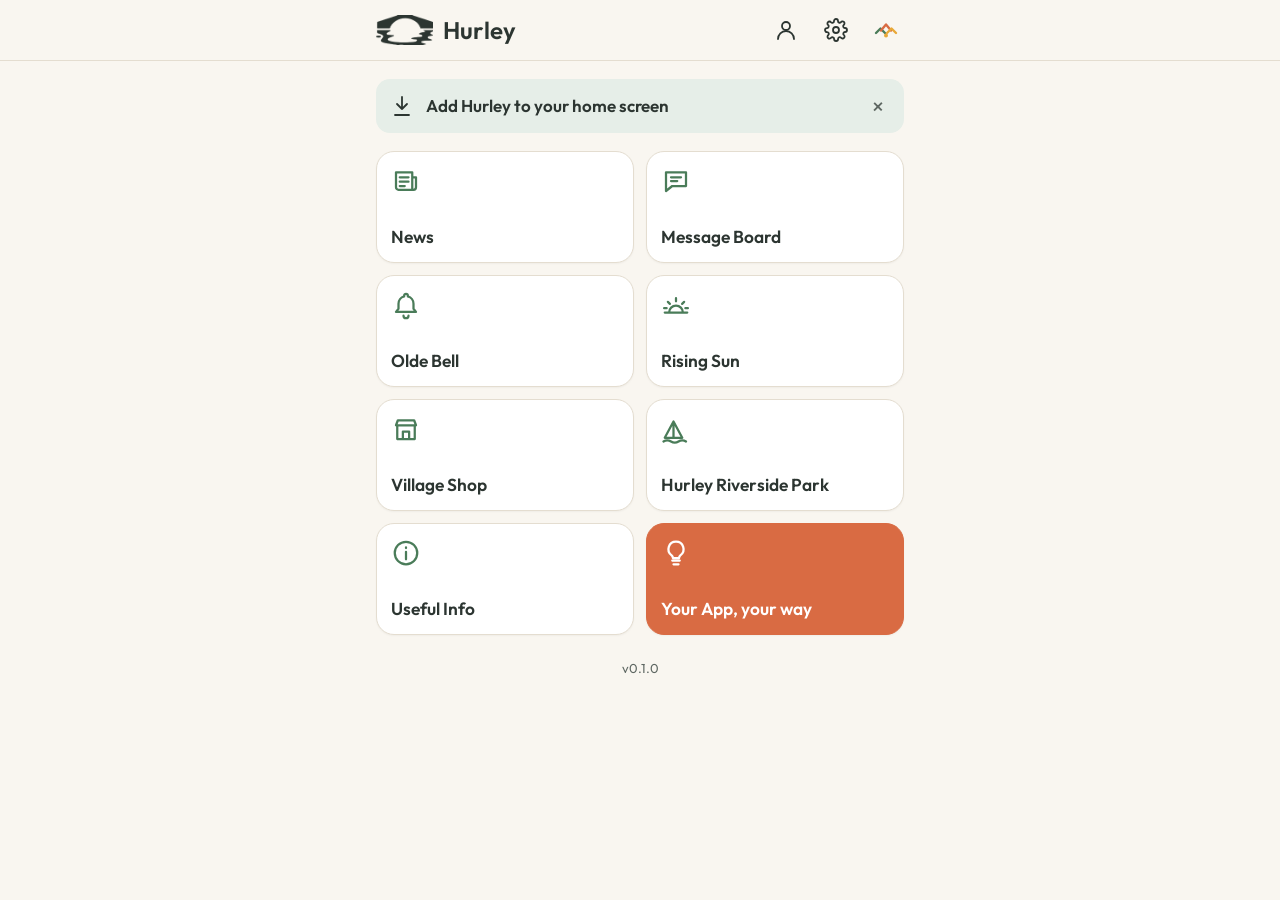
==== index.html @ 9b0e89bc "Hurley v0.1.0: home grid (8 buttons), top bar, place pages, profile, settings, about, install page, " ====
<!DOCTYPE html>
<html lang="en">
<head>
<meta charset="utf-8">
<meta name="viewport" content="width=device-width, initial-scale=1, viewport-fit=cover">
<meta name="theme-color" content="#F9F6F0">
<link rel="manifest" href="manifest.json">
<link rel="icon" href="icons/favicon-32.png">
<link rel="apple-touch-icon" href="icons/apple-touch-icon.png">
<meta name="apple-mobile-web-app-capable" content="yes">
<meta name="apple-mobile-web-app-title" content="Hurley">
<link rel="preconnect" href="https://fonts.googleapis.com">
<link rel="preconnect" href="https://fonts.gstatic.com" crossorigin>
<link rel="stylesheet" href="https://fonts.googleapis.com/css2?family=Outfit:wght@400;500;600;700;800&display=swap">
<link rel="stylesheet" href="css/app.css">
<script src="js/theme.js"></script>
<title>Hurley</title>
</head>
<body>
<header class="bar"><div class="bar-in">
  <a class="brand" href="./"><img src="icons/mark.png" alt="" width="57" height="30"><span>Hurley</span></a>
  <!-- Admin-only: stays hidden until an admin signs in (needs the backend; not in v0.1) -->
  <a class="ib admin" id="admin" href="#" aria-label="Admin" hidden>!</a>
  <a class="ib" href="profile.html" aria-label="Profile"><svg viewBox="0 0 24 24" fill="none" stroke="currentColor" stroke-width="1.8" stroke-linecap="round" aria-hidden="true"><circle cx="12" cy="8" r="4"/><path d="M4 21a8 8 0 0 1 16 0"/></svg></a>
  <a class="ib" href="settings.html" aria-label="Settings"><svg viewBox="0 0 24 24" fill="none" stroke="currentColor" stroke-width="1.8" stroke-linecap="round" stroke-linejoin="round" aria-hidden="true"><circle cx="12" cy="12" r="3"/><path d="M19.4 15a1.7 1.7 0 0 0 .3 1.8l.1.1a2 2 0 1 1-2.8 2.8l-.1-.1a1.7 1.7 0 0 0-1.8-.3 1.7 1.7 0 0 0-1 1.5V21a2 2 0 1 1-4 0v-.1a1.7 1.7 0 0 0-1.1-1.5 1.7 1.7 0 0 0-1.8.3l-.1.1a2 2 0 1 1-2.8-2.8l.1-.1a1.7 1.7 0 0 0 .3-1.8 1.7 1.7 0 0 0-1.5-1H3a2 2 0 1 1 0-4h.1a1.7 1.7 0 0 0 1.5-1.1 1.7 1.7 0 0 0-.3-1.8l-.1-.1a2 2 0 1 1 2.8-2.8l.1.1a1.7 1.7 0 0 0 1.8.3H9a1.7 1.7 0 0 0 1-1.5V3a2 2 0 1 1 4 0v.1a1.7 1.7 0 0 0 1 1.5 1.7 1.7 0 0 0 1.8-.3l.1-.1a2 2 0 1 1 2.8 2.8l-.1.1a1.7 1.7 0 0 0-.3 1.8V9a1.7 1.7 0 0 0 1.5 1H21a2 2 0 1 1 0 4h-.1a1.7 1.7 0 0 0-1.5 1z"/></svg></a>
  <a class="ib" href="about.html" aria-label="About us"><svg viewBox="0 0 24 24" aria-hidden="true" style="fill:none"><path d="M2 15l4.5-4.5L11 15" stroke="#4A7C59" stroke-width="2.4" stroke-linecap="round" stroke-linejoin="round"/><path d="M7 12.5l5-6 5 6" stroke="#D96B43" stroke-width="2.4" stroke-linecap="round" stroke-linejoin="round"/><path d="M13 15l4.5-4.5L22 15" stroke="#E8A838" stroke-width="2.4" stroke-linecap="round" stroke-linejoin="round"/><circle cx="12" cy="17.5" r="2" fill="#E8A838"/></svg></a>
</div></header>

<main class="wrap">
  <a class="banner" id="inst" href="install.html" hidden>
    <svg viewBox="0 0 24 24" width="24" height="24" fill="none" stroke="currentColor" stroke-width="1.8" stroke-linecap="round" stroke-linejoin="round" aria-hidden="true"><path d="M12 3v12M7 10l5 5 5-5M5 21h14"/></svg>
    <b>Add Hurley to your home screen</b>
    <button class="x" id="instx" aria-label="Hide">&times;</button>
  </a>
  <nav class="grid" id="grid" aria-label="Hurley"></nav>
  <p class="ver" id="ver"></p>
</main>

<script src="js/data.js"></script>
<script>
document.getElementById('grid').innerHTML = PLACES.map(p =>
  '<a class="tile' + (p.id === 'yourway' ? ' yay' : '') + '" href="place.html?p=' + p.id + '">' + svg(p.id) + '<b>' + p.name + '</b></a>').join('');
document.getElementById('ver').textContent = 'v' + VERSION;
// Install nudge: only in a normal browser tab, until dismissed
const standalone = matchMedia('(display-mode: standalone)').matches || navigator.standalone;
let hid = false; try { hid = localStorage.getItem('hurley.instHidden') === '1'; } catch (e) {}
if (!standalone && !hid) document.getElementById('inst').hidden = false;
document.getElementById('instx').onclick = e => {
  e.preventDefault(); document.getElementById('inst').hidden = true;
  try { localStorage.setItem('hurley.instHidden', '1'); } catch (err) {}
};
if ('serviceWorker' in navigator) navigator.serviceWorker.register('sw.js').catch(() => {});
</script>
</body>
</html>
---- css/app.css ----
/* Hurley app: shared styles. Collective brand: Outfit, Gemini palette; tokens redefined for dark mode. */
:root{
  --cream:#F9F6F0; --plaque:#F4EDE0; --surface:#FFFFFF; --ink:#2C3531; --muted:#5E6762; --line:#E4DDD0;
  --terra:#D96B43; --terra-ink:#B4502C; --sage:#4A7C59; --sage-soft:#E6EEE8; --gold:#E8A838;
  --on-terra:#FFFFFF; --on-sage:#FFFFFF; --on-gold:#2C3531; --mark:none;
  --font:"Outfit", system-ui, -apple-system, "Segoe UI", sans-serif;
  --fs:17px;
}
@media (prefers-color-scheme: dark){:root:not([data-theme="light"]){
  --cream:#1E2421; --surface:#2C3531; --ink:#F1ECE2; --muted:#AEB7B1; --line:#3B4540;
  --terra:#E8825C; --terra-ink:#F0956F; --sage:#7FB28E; --sage-soft:#2F3F35; --gold:#EDB653;
  --on-terra:#1E2421; --on-sage:#1E2421; --on-gold:#1E2421; --mark:invert(1); color-scheme:dark}}
:root[data-theme="dark"]{
  --cream:#1E2421; --surface:#2C3531; --ink:#F1ECE2; --muted:#AEB7B1; --line:#3B4540;
  --terra:#E8825C; --terra-ink:#F0956F; --sage:#7FB28E; --sage-soft:#2F3F35; --gold:#EDB653;
  --on-terra:#1E2421; --on-sage:#1E2421; --on-gold:#1E2421; --mark:invert(1); color-scheme:dark}
:root[data-size="large"]{--fs:20px}

*{box-sizing:border-box}
[hidden]{display:none !important}
html{-webkit-text-size-adjust:100%}
body{margin:0;background:var(--cream);color:var(--ink);font-family:var(--font);font-size:var(--fs);line-height:1.5;
  padding-bottom:env(safe-area-inset-bottom,0px)}
h1,h2,h3{margin:0;font-weight:700;line-height:1.15;text-wrap:balance}
p{margin:0}
a{color:var(--terra-ink)}
button,a,input{font:inherit}
:focus-visible{outline:3px solid var(--terra);outline-offset:2px;border-radius:6px}

/* Top bar */
.bar{position:sticky;top:0;z-index:5;background:var(--cream);border-bottom:1px solid var(--line);padding-top:env(safe-area-inset-top,0px)}
.bar-in{max-width:560px;margin:0 auto;padding:8px 12px 8px 16px;display:flex;align-items:center;gap:6px;min-height:58px}
.brand{display:flex;align-items:center;gap:10px;flex:1;min-width:0;text-decoration:none;color:var(--ink)}
.brand img{height:30px;width:auto;filter:var(--mark)}
.brand span{font-size:24px;font-weight:600;letter-spacing:.2px}
.ib{width:44px;height:44px;border-radius:12px;border:0;background:none;color:var(--ink);display:grid;place-items:center;cursor:pointer;text-decoration:none;flex:none}
.ib:hover{background:var(--sage-soft)}
.ib svg{width:24px;height:24px}
.ib.admin{font-weight:800;font-size:22px;color:var(--terra-ink)}
.back{background:none;border:0;color:var(--terra-ink);font-weight:600;font-size:16px;padding:10px 4px;cursor:pointer;text-decoration:none}
.bar h1{font-size:18px;font-weight:600;flex:1;text-align:center;margin-right:56px}

.wrap{max-width:560px;margin:0 auto;padding:18px 16px 40px;display:flex;flex-direction:column;gap:18px}

/* Home grid */
.grid{display:grid;grid-template-columns:1fr 1fr;gap:12px}
.tile{display:flex;flex-direction:column;justify-content:space-between;gap:14px;min-height:112px;padding:14px;border-radius:18px;
  background:var(--surface);border:1px solid var(--line);color:var(--ink);text-decoration:none;box-shadow:0 1px 2px rgb(0 0 0 / .04)}
.tile:active{transform:scale(.98)}
.tile svg{width:30px;height:30px;color:var(--sage)}
.tile b{font-size:1.02em;font-weight:600;line-height:1.2}
.tile.yay{background:var(--terra);border-color:var(--terra);color:var(--on-terra)}
.tile.yay svg{color:var(--on-terra)}

.banner{display:flex;align-items:center;gap:12px;padding:12px 14px;border-radius:14px;background:var(--sage-soft);color:var(--ink);text-decoration:none}
.banner b{flex:1;font-weight:600}
.banner .x{background:none;border:0;color:var(--muted);font-size:22px;line-height:1;padding:4px 6px;cursor:pointer}
.ver{text-align:center;color:var(--muted);font-size:13px;margin-top:6px}

/* Cards & content */
.card{background:var(--surface);border:1px solid var(--line);border-radius:18px;padding:16px;display:flex;flex-direction:column;gap:10px}
.hero{display:flex;align-items:center;gap:14px}
.hero .ic{width:56px;height:56px;border-radius:16px;background:var(--sage-soft);display:grid;place-items:center;flex:none}
.hero .ic svg{width:32px;height:32px;color:var(--sage)}
.hero h2{font-size:26px}
.muted{color:var(--muted)}
.ph{color:var(--muted);font-style:italic}
dl.facts{margin:0;display:grid;grid-template-columns:auto 1fr;gap:8px 14px}
dl.facts dt{color:var(--muted)}
dl.facts dd{margin:0;font-weight:500}
.btns{display:flex;flex-wrap:wrap;gap:10px}
.btn{display:inline-flex;align-items:center;justify-content:center;gap:8px;min-height:46px;padding:10px 18px;border-radius:999px;border:0;
  background:var(--sage);color:var(--on-sage);font-weight:600;text-decoration:none;cursor:pointer}
.btn.terra{background:var(--terra);color:var(--on-terra)}
.btn.ghost{background:none;color:var(--ink);border:1.5px solid var(--line)}
.btn[aria-disabled="true"]{opacity:.5;pointer-events:none}
.item{padding:12px 0;border-top:1px solid var(--line);display:flex;flex-direction:column;gap:2px}
.item:first-of-type{border-top:0;padding-top:0}
.item small{color:var(--muted)}
.badge{display:inline-block;font-size:12px;font-weight:600;padding:2px 9px;border-radius:999px;background:var(--gold);color:var(--on-gold);align-self:flex-start}
.note{font-size:14px;color:var(--muted)}

/* Forms */
label.f{display:flex;flex-direction:column;gap:6px;font-weight:600}
input[type=text]{min-height:48px;padding:10px 14px;border-radius:12px;border:1.5px solid var(--line);background:var(--surface);color:var(--ink);font-weight:400}
.seg{display:flex;background:var(--sage-soft);border-radius:12px;padding:4px;gap:4px}
.seg button{flex:1;min-height:42px;border:0;border-radius:9px;background:none;color:var(--ink);font-weight:500;cursor:pointer}
.seg button[aria-pressed="true"]{background:var(--surface);font-weight:700;box-shadow:0 1px 3px rgb(0 0 0 / .12)}
.row{display:flex;justify-content:space-between;align-items:center;gap:10px}
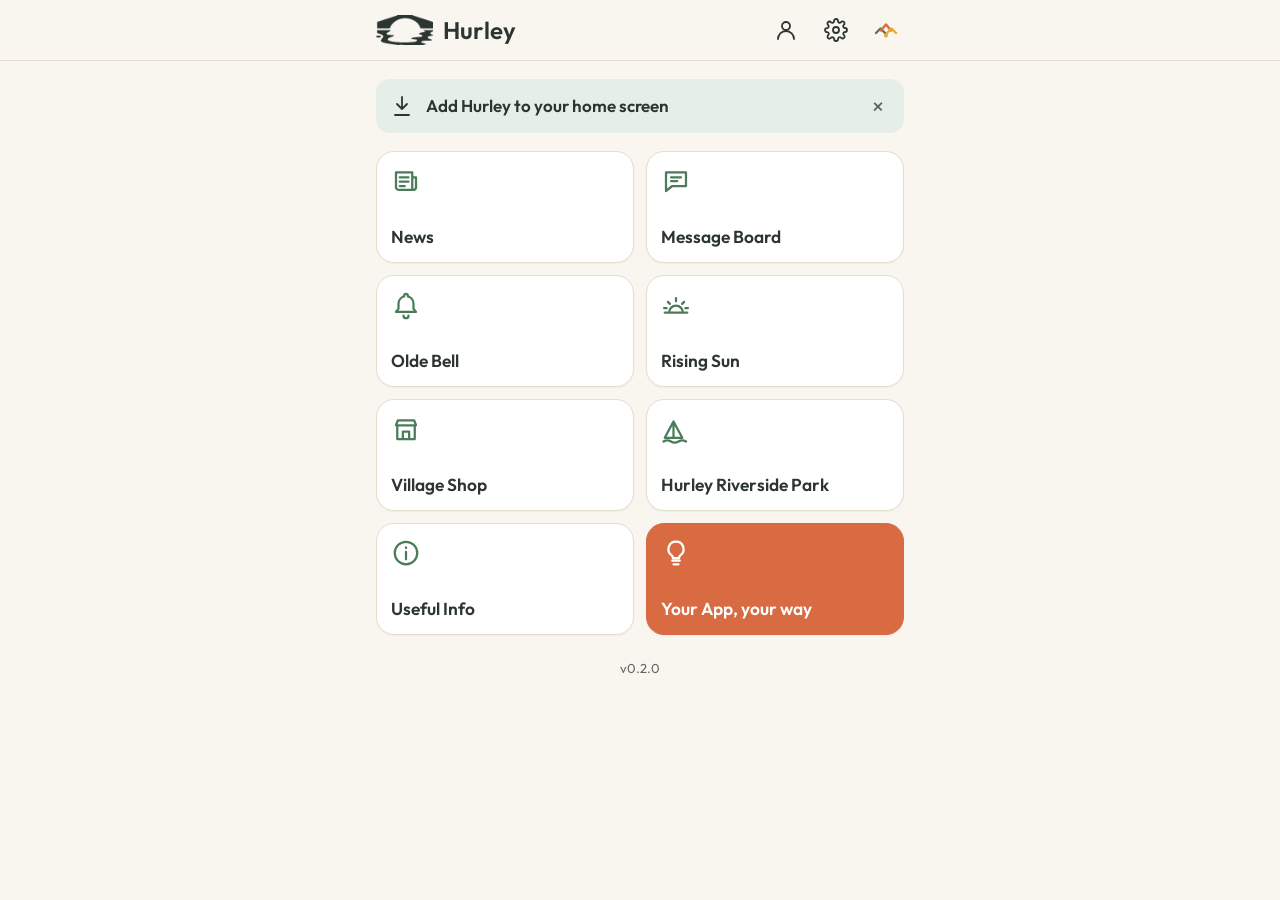
==== commit ed103ffa: "Hurley v0.2.0: Supabase backend - live Message Board, Your App your way with votes, admin page Co-Au" ====
--- a/index.html
+++ b/index.html
@@ -19,8 +19,8 @@
 <body>
 <header class="bar"><div class="bar-in">
   <a class="brand" href="./"><img src="icons/mark.png" alt="" width="57" height="30"><span>Hurley</span></a>
-  <!-- Admin-only: stays hidden until an admin signs in (needs the backend; not in v0.1) -->
-  <a class="ib admin" id="admin" href="#" aria-label="Admin" hidden>!</a>
+  <!-- Admin-only: hidden unless this phone has signed in on admin.html -->
+  <a class="ib admin" id="admin" href="admin.html" aria-label="Admin" hidden>!</a>
   <a class="ib" href="profile.html" aria-label="Profile"><svg viewBox="0 0 24 24" fill="none" stroke="currentColor" stroke-width="1.8" stroke-linecap="round" aria-hidden="true"><circle cx="12" cy="8" r="4"/><path d="M4 21a8 8 0 0 1 16 0"/></svg></a>
   <a class="ib" href="settings.html" aria-label="Settings"><svg viewBox="0 0 24 24" fill="none" stroke="currentColor" stroke-width="1.8" stroke-linecap="round" stroke-linejoin="round" aria-hidden="true"><circle cx="12" cy="12" r="3"/><path d="M19.4 15a1.7 1.7 0 0 0 .3 1.8l.1.1a2 2 0 1 1-2.8 2.8l-.1-.1a1.7 1.7 0 0 0-1.8-.3 1.7 1.7 0 0 0-1 1.5V21a2 2 0 1 1-4 0v-.1a1.7 1.7 0 0 0-1.1-1.5 1.7 1.7 0 0 0-1.8.3l-.1.1a2 2 0 1 1-2.8-2.8l.1-.1a1.7 1.7 0 0 0 .3-1.8 1.7 1.7 0 0 0-1.5-1H3a2 2 0 1 1 0-4h.1a1.7 1.7 0 0 0 1.5-1.1 1.7 1.7 0 0 0-.3-1.8l-.1-.1a2 2 0 1 1 2.8-2.8l.1.1a1.7 1.7 0 0 0 1.8.3H9a1.7 1.7 0 0 0 1-1.5V3a2 2 0 1 1 4 0v.1a1.7 1.7 0 0 0 1 1.5 1.7 1.7 0 0 0 1.8-.3l.1-.1a2 2 0 1 1 2.8 2.8l-.1.1a1.7 1.7 0 0 0-.3 1.8V9a1.7 1.7 0 0 0 1.5 1H21a2 2 0 1 1 0 4h-.1a1.7 1.7 0 0 0-1.5 1z"/></svg></a>
   <a class="ib" href="about.html" aria-label="About us"><svg viewBox="0 0 24 24" aria-hidden="true" style="fill:none"><path d="M2 15l4.5-4.5L11 15" stroke="#4A7C59" stroke-width="2.4" stroke-linecap="round" stroke-linejoin="round"/><path d="M7 12.5l5-6 5 6" stroke="#D96B43" stroke-width="2.4" stroke-linecap="round" stroke-linejoin="round"/><path d="M13 15l4.5-4.5L22 15" stroke="#E8A838" stroke-width="2.4" stroke-linecap="round" stroke-linejoin="round"/><circle cx="12" cy="17.5" r="2" fill="#E8A838"/></svg></a>
@@ -43,7 +43,7 @@
 document.getElementById('ver').textContent = 'v' + VERSION;
 // Install nudge: only in a normal browser tab, until dismissed
 const standalone = matchMedia('(display-mode: standalone)').matches || navigator.standalone;
-let hid = false; try { hid = localStorage.getItem('hurley.instHidden') === '1'; } catch (e) {}
+let hid = false; try { hid = localStorage.getItem('hurley.instHidden') === '1'; if (localStorage.getItem('hurley.admin') === '1') document.getElementById('admin').hidden = false; } catch (e) {}
 if (!standalone && !hid) document.getElementById('inst').hidden = false;
 document.getElementById('instx').onclick = e => {
   e.preventDefault(); document.getElementById('inst').hidden = true;
--- a/css/app.css
+++ b/css/app.css
@@ -82,8 +82,23 @@
 
 /* Forms */
 label.f{display:flex;flex-direction:column;gap:6px;font-weight:600}
-input[type=text]{min-height:48px;padding:10px 14px;border-radius:12px;border:1.5px solid var(--line);background:var(--surface);color:var(--ink);font-weight:400}
+input[type=text],input[type=email],input[type=password],textarea{min-height:48px;padding:10px 14px;border-radius:12px;border:1.5px solid var(--line);background:var(--surface);color:var(--ink);font-weight:400}
 .seg{display:flex;background:var(--sage-soft);border-radius:12px;padding:4px;gap:4px}
 .seg button{flex:1;min-height:42px;border:0;border-radius:9px;background:none;color:var(--ink);font-weight:500;cursor:pointer}
 .seg button[aria-pressed="true"]{background:var(--surface);font-weight:700;box-shadow:0 1px 3px rgb(0 0 0 / .12)}
 .row{display:flex;justify-content:space-between;align-items:center;gap:10px}
+textarea{resize:vertical;min-height:96px}
+
+/* Requests & votes */
+.req{gap:6px}
+.req .row b{flex:1}
+.chip{flex:none;font-size:12px;font-weight:600;padding:3px 10px;border-radius:999px;background:var(--sage-soft);color:var(--ink)}
+.chip.s-pending{background:var(--gold);color:var(--on-gold)}
+.chip.s-planned{background:var(--sage);color:var(--on-sage)}
+.chip.s-building{background:var(--terra);color:var(--on-terra)}
+.chip.s-done{background:var(--ink);color:var(--cream)}
+.reply{font-size:.92em;padding:8px 12px;border-left:3px solid var(--sage);background:var(--sage-soft);border-radius:0 10px 10px 0}
+.votes{display:flex;gap:8px;margin-top:4px}
+.vote{min-height:40px;min-width:64px;padding:6px 12px;border-radius:999px;border:1.5px solid var(--line);background:none;color:var(--ink);font-weight:600;cursor:pointer}
+.vote.on{border-color:var(--sage);background:var(--sage-soft)}
+.vote:disabled{opacity:.6}
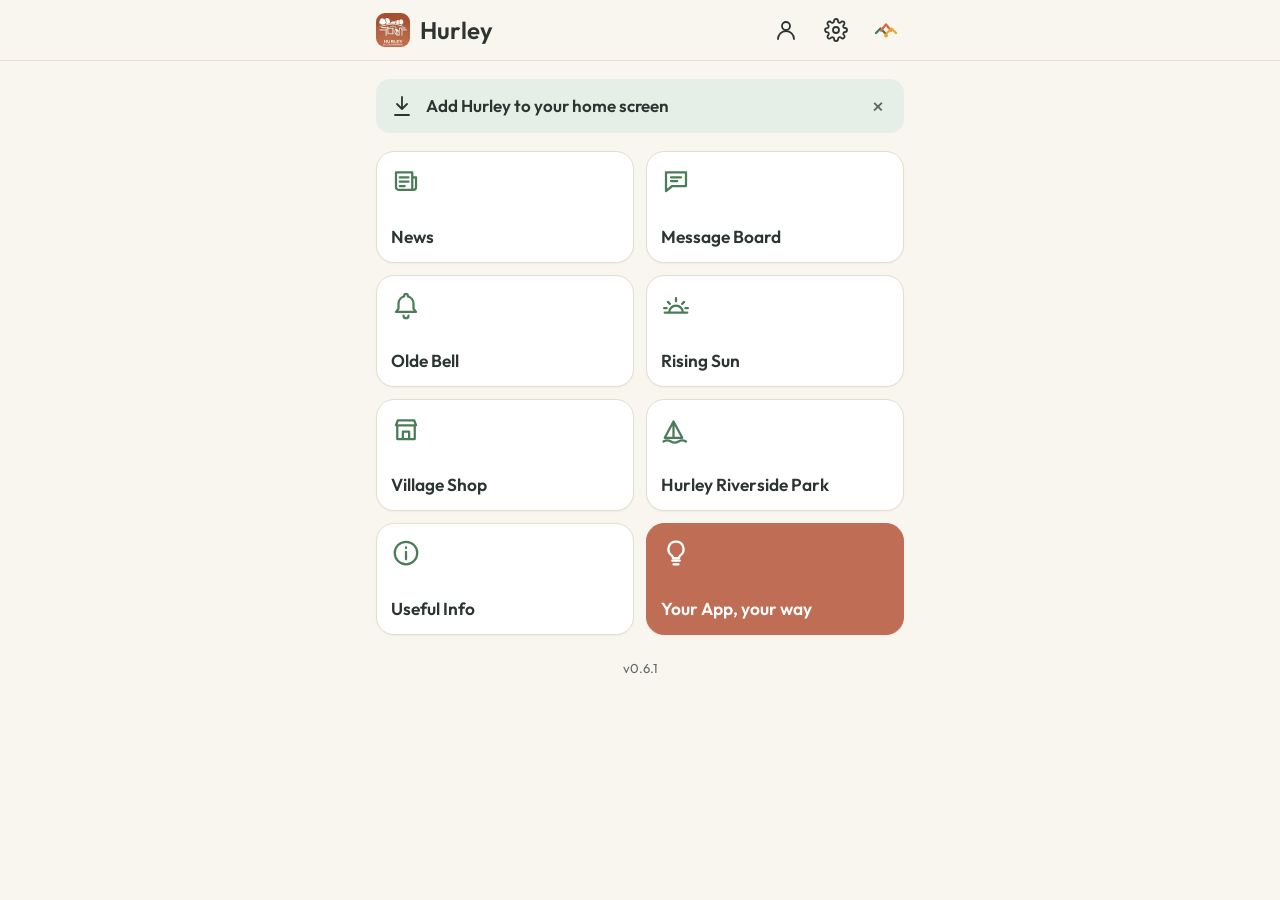
==== commit 07a00a88: "Hurley v0.6.1: new app icon (terracotta tile: trees, lock, narrowboat) + icon in top bar Co-Authored" ====
--- a/index.html
+++ b/index.html
@@ -18,7 +18,7 @@
 </head>
 <body>
 <header class="bar"><div class="bar-in">
-  <a class="brand" href="./"><img src="icons/mark.png" alt="" width="57" height="30"><span>Hurley</span></a>
+  <a class="brand" href="./"><img src="icons/icon-192.png" alt="" width="34" height="34"><span>Hurley</span></a>
   <!-- Admin-only: hidden unless this phone has signed in on admin.html -->
   <a class="ib admin" id="admin" href="admin.html" aria-label="Admin" hidden>!</a>
   <a class="ib" href="profile.html" aria-label="Profile"><svg viewBox="0 0 24 24" fill="none" stroke="currentColor" stroke-width="1.8" stroke-linecap="round" aria-hidden="true"><circle cx="12" cy="8" r="4"/><path d="M4 21a8 8 0 0 1 16 0"/></svg></a>
--- a/css/app.css
+++ b/css/app.css
@@ -3,17 +3,18 @@
   --cream:#F9F6F0; --plaque:#F4EDE0; --surface:#FFFFFF; --ink:#2C3531; --muted:#5E6762; --line:#E4DDD0;
   --terra:#D96B43; --terra-ink:#B4502C; --sage:#4A7C59; --sage-soft:#E6EEE8; --gold:#E8A838;
   --on-terra:#FFFFFF; --on-sage:#FFFFFF; --on-gold:#2C3531; --mark:none;
+  --yay:#BF6E55; --on-yay:#FFFFFF; /* muted terracotta for the Your App, your way tile */
   --font:"Outfit", system-ui, -apple-system, "Segoe UI", sans-serif;
   --fs:17px;
 }
 @media (prefers-color-scheme: dark){:root:not([data-theme="light"]){
   --cream:#1E2421; --surface:#2C3531; --ink:#F1ECE2; --muted:#AEB7B1; --line:#3B4540;
   --terra:#E8825C; --terra-ink:#F0956F; --sage:#7FB28E; --sage-soft:#2F3F35; --gold:#EDB653;
-  --on-terra:#1E2421; --on-sage:#1E2421; --on-gold:#1E2421; --mark:invert(1); color-scheme:dark}}
+  --on-terra:#1E2421; --on-sage:#1E2421; --on-gold:#1E2421; --mark:invert(1); --yay:#C98B74; --on-yay:#1E2421; color-scheme:dark}}
 :root[data-theme="dark"]{
   --cream:#1E2421; --surface:#2C3531; --ink:#F1ECE2; --muted:#AEB7B1; --line:#3B4540;
   --terra:#E8825C; --terra-ink:#F0956F; --sage:#7FB28E; --sage-soft:#2F3F35; --gold:#EDB653;
-  --on-terra:#1E2421; --on-sage:#1E2421; --on-gold:#1E2421; --mark:invert(1); color-scheme:dark}
+  --on-terra:#1E2421; --on-sage:#1E2421; --on-gold:#1E2421; --mark:invert(1); --yay:#C98B74; --on-yay:#1E2421; color-scheme:dark}
 :root[data-size="large"]{--fs:20px}
 
 *{box-sizing:border-box}
@@ -31,7 +32,7 @@
 .bar{position:sticky;top:0;z-index:5;background:var(--cream);border-bottom:1px solid var(--line);padding-top:env(safe-area-inset-top,0px)}
 .bar-in{max-width:560px;margin:0 auto;padding:8px 12px 8px 16px;display:flex;align-items:center;gap:6px;min-height:58px}
 .brand{display:flex;align-items:center;gap:10px;flex:1;min-width:0;text-decoration:none;color:var(--ink)}
-.brand img{height:30px;width:auto;filter:var(--mark)}
+.brand img{height:34px;width:34px;border-radius:9px;flex:none}
 .brand span{font-size:24px;font-weight:600;letter-spacing:.2px}
 .ib{width:44px;height:44px;border-radius:12px;border:0;background:none;color:var(--ink);display:grid;place-items:center;cursor:pointer;text-decoration:none;flex:none}
 .ib:hover{background:var(--sage-soft)}
@@ -49,8 +50,8 @@
 .tile:active{transform:scale(.98)}
 .tile svg{width:30px;height:30px;color:var(--sage)}
 .tile b{font-size:1.02em;font-weight:600;line-height:1.2}
-.tile.yay{background:var(--terra);border-color:var(--terra);color:var(--on-terra)}
-.tile.yay svg{color:var(--on-terra)}
+.tile.yay{background:var(--yay);border-color:var(--yay);color:var(--on-yay)}
+.tile.yay svg{color:var(--on-yay)}
 
 .banner{display:flex;align-items:center;gap:12px;padding:12px 14px;border-radius:14px;background:var(--sage-soft);color:var(--ink);text-decoration:none}
 .banner b{flex:1;font-weight:600}
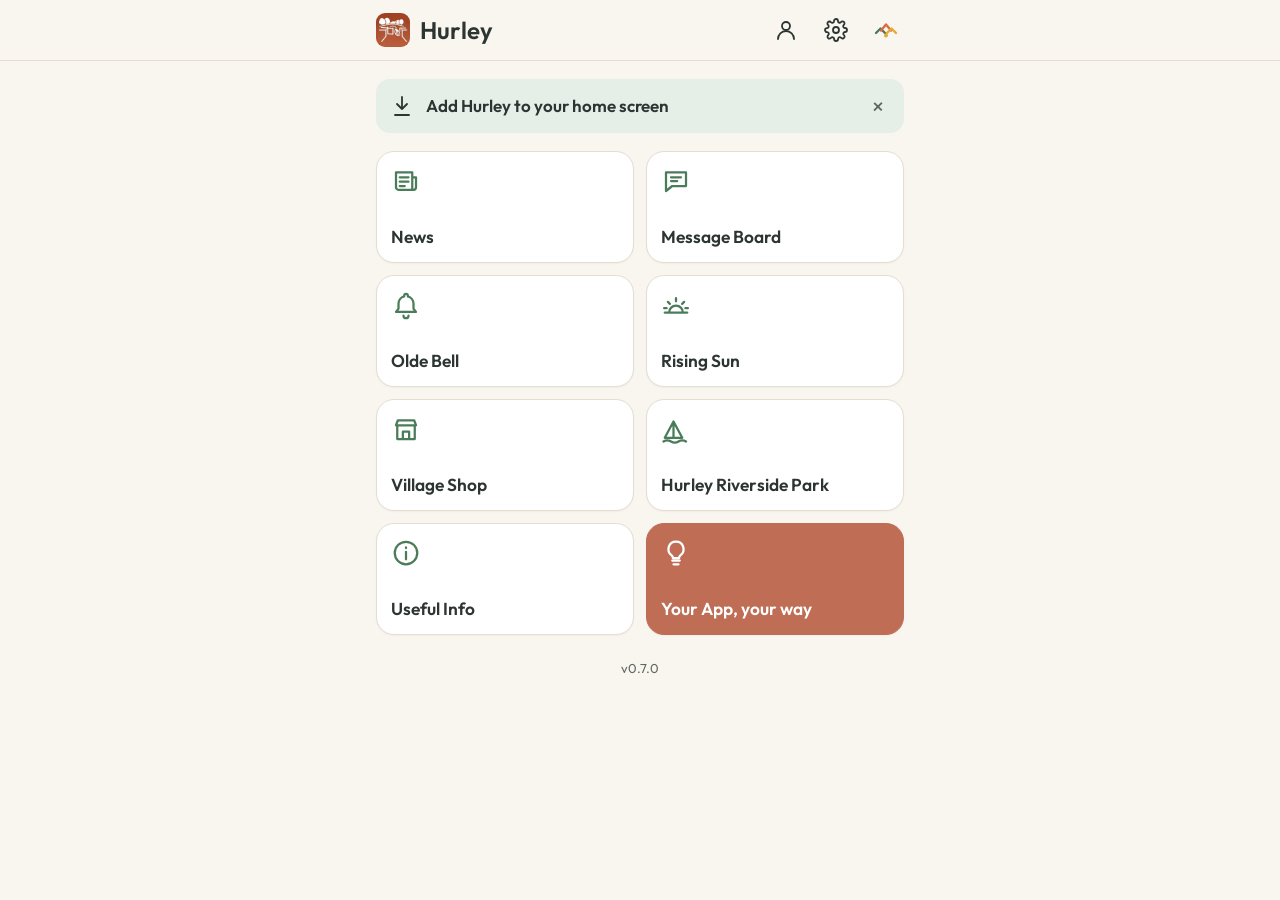
==== commit dcf1d64b: "Hurley v0.7.0: Trusted Tradesmen (from Useful Info) - recommend, 'I've used them too', Trusted at 2+" ====
--- a/index.html
+++ b/index.html
@@ -38,7 +38,7 @@
 
 <script src="js/data.js"></script>
 <script>
-document.getElementById('grid').innerHTML = PLACES.map(p =>
+document.getElementById('grid').innerHTML = PLACES.filter(p => !p.hidden).map(p =>
   '<a class="tile' + (p.id === 'yourway' ? ' yay' : '') + '" href="place.html?p=' + p.id + '">' + svg(p.id) + '<b>' + p.name + '</b></a>').join('');
 document.getElementById('ver').textContent = 'v' + VERSION;
 // Install nudge: only in a normal browser tab, until dismissed
--- a/css/app.css
+++ b/css/app.css
@@ -25,7 +25,7 @@
 h1,h2,h3{margin:0;font-weight:700;line-height:1.15;text-wrap:balance}
 p{margin:0}
 a{color:var(--terra-ink)}
-button,a,input{font:inherit}
+button,a,input,textarea,select{font:inherit}
 :focus-visible{outline:3px solid var(--terra);outline-offset:2px;border-radius:6px}
 
 /* Top bar */
@@ -103,3 +103,25 @@
 .vote{min-height:40px;min-width:64px;padding:6px 12px;border-radius:999px;border:1.5px solid var(--line);background:none;color:var(--ink);font-weight:600;cursor:pointer}
 .vote.on{border-color:var(--sage);background:var(--sage-soft)}
 .vote:disabled{opacity:.6}
+
+/* Link card (e.g. Useful Info -> Trusted Tradesmen) */
+.linkcard{display:flex;align-items:center;gap:14px;padding:14px 16px;border-radius:18px;background:var(--sage);color:var(--on-sage);text-decoration:none}
+.linkcard .ic{width:44px;height:44px;border-radius:12px;background:rgb(255 255 255 / .18);display:grid;place-items:center;flex:none}
+.linkcard .ic svg{width:26px;height:26px}
+.linkcard span:nth-child(2){flex:1;display:flex;flex-direction:column;gap:2px}
+.linkcard b{font-size:1.08em}
+.linkcard small{opacity:.9;font-size:13px}
+.linkcard .chev{font-size:30px;line-height:1;opacity:.8}
+
+/* Trusted Tradesmen */
+.chips{display:flex;gap:6px;flex-wrap:wrap}
+.fchip{min-height:36px;padding:4px 12px;border-radius:999px;border:1.5px solid var(--line);background:var(--surface);color:var(--ink);font-weight:500;cursor:pointer}
+.fchip[aria-pressed="true"]{background:var(--ink);color:var(--cream);border-color:var(--ink)}
+#list{display:flex;flex-direction:column;gap:12px}
+.trade .row{align-items:flex-start}
+.trade .tn{font-size:1.1em}
+.chip.trusted{background:var(--sage);color:var(--on-sage)}
+.rec{padding:8px 12px;border-left:3px solid var(--gold);background:var(--cream);border-radius:0 10px 10px 0;font-size:.95em}
+.rec small{color:var(--muted);white-space:nowrap}
+select{min-height:48px;padding:10px 12px;border-radius:12px;border:1.5px solid var(--line);background:var(--surface);color:var(--ink);font:inherit;font-weight:400}
+input[type=tel],input[type=url],input[type=month]{min-height:48px;padding:10px 14px;border-radius:12px;border:1.5px solid var(--line);background:var(--surface);color:var(--ink);font-weight:400}
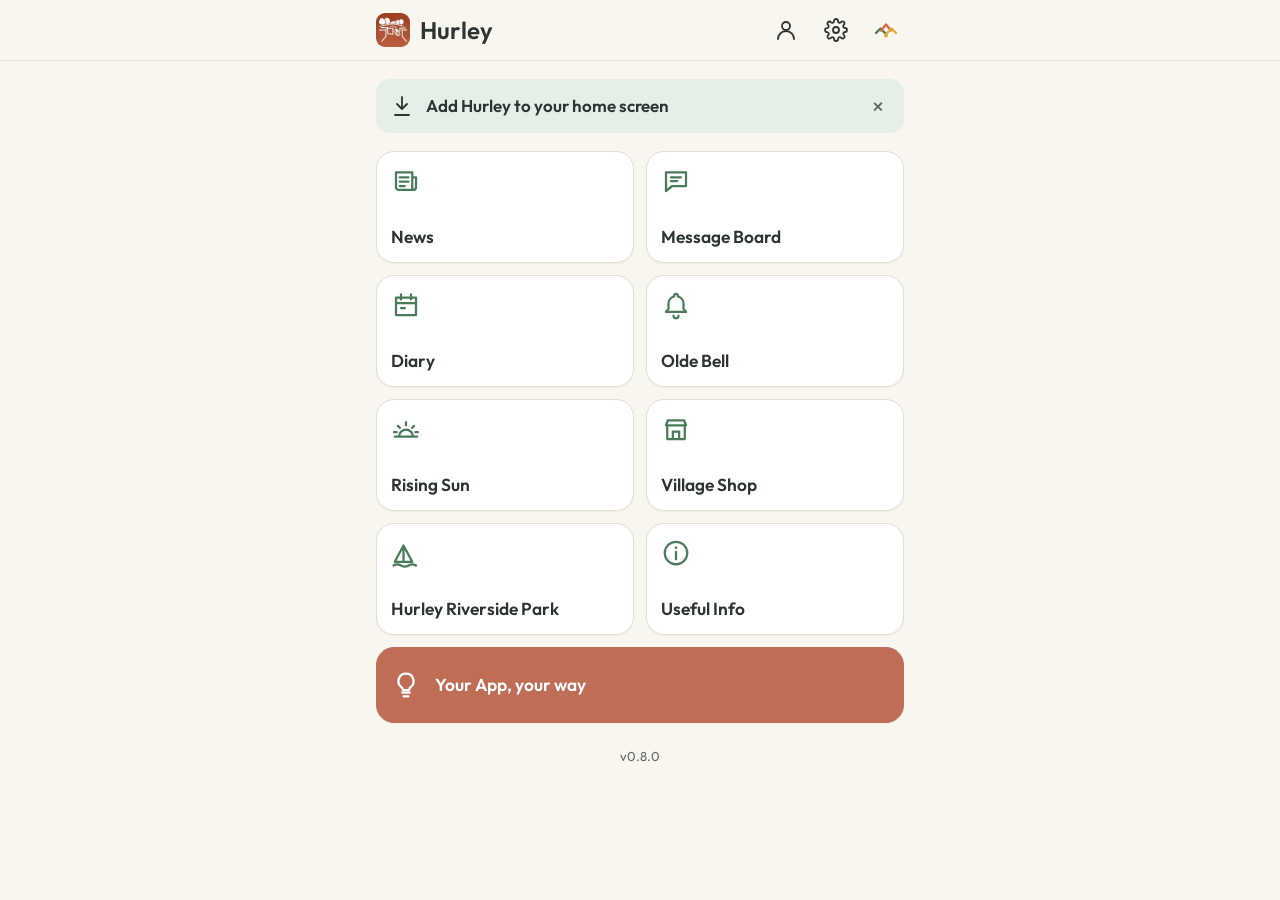
==== commit 4f5c668e: "Hurley v0.8.0: Diary (button 3, repeating entries, admin tab, 7pm evening-before notifications), red" ====
--- a/index.html
+++ b/index.html
@@ -49,6 +49,25 @@
   e.preventDefault(); document.getElementById('inst').hidden = true;
   try { localStorage.setItem('hurley.instHidden', '1'); } catch (err) {}
 };
+// Admin only: red badge on "!" counting what's waiting (ideas, messages, tradespeople). Loads the database code
+// only when this phone is signed in as admin, so villagers never download it on the home screen.
+(async () => {
+  let isAdm = false; try { isAdm = localStorage.getItem('hurley.admin') === '1'; } catch (e) {}
+  if (!isAdm) return;
+  const load = src => new Promise((ok, no) => { const s = document.createElement('script'); s.src = src; s.onload = ok; s.onerror = no; document.head.appendChild(s); });
+  try {
+    await load('https://cdn.jsdelivr.net/npm/@supabase/supabase-js@2'); await load('js/db.js');
+    if (!(await isAdmin())) return;
+    const n = async t => (await sb.from(t).select('id', { count: 'exact', head: true }).eq('village', VILLAGE).eq('status', 'pending')).count || 0;
+    const total = (await Promise.all(['requests', 'posts', 'trades'].map(n))).reduce((a, b) => a + b, 0);
+    if (total) {
+      const b = document.createElement('span'); b.className = 'badge'; b.textContent = total > 9 ? '9+' : total;
+      document.getElementById('admin').appendChild(b);
+      document.getElementById('admin').setAttribute('aria-label', 'Admin, ' + total + ' waiting');
+    }
+    if (navigator.setAppBadge) { total ? navigator.setAppBadge(total) : navigator.clearAppBadge(); }
+  } catch (e) {}
+})();
 if ('serviceWorker' in navigator) navigator.serviceWorker.register('sw.js').catch(() => {});
 </script>
 </body>
--- a/css/app.css
+++ b/css/app.css
@@ -37,7 +37,7 @@
 .ib{width:44px;height:44px;border-radius:12px;border:0;background:none;color:var(--ink);display:grid;place-items:center;cursor:pointer;text-decoration:none;flex:none}
 .ib:hover{background:var(--sage-soft)}
 .ib svg{width:24px;height:24px}
-.ib.admin{font-weight:800;font-size:22px;color:var(--terra-ink)}
+.ib.admin{position:relative;font-weight:800;font-size:22px;color:var(--terra-ink)}
 .back{background:none;border:0;color:var(--terra-ink);font-weight:600;font-size:16px;padding:10px 4px;cursor:pointer;text-decoration:none}
 .bar h1{font-size:18px;font-weight:600;flex:1;text-align:center;margin-right:56px}
 
@@ -50,7 +50,7 @@
 .tile:active{transform:scale(.98)}
 .tile svg{width:30px;height:30px;color:var(--sage)}
 .tile b{font-size:1.02em;font-weight:600;line-height:1.2}
-.tile.yay{background:var(--yay);border-color:var(--yay);color:var(--on-yay)}
+.tile.yay{background:var(--yay);border-color:var(--yay);color:var(--on-yay);grid-column:1 / -1;flex-direction:row;align-items:center;justify-content:flex-start;gap:14px;min-height:76px}
 .tile.yay svg{color:var(--on-yay)}
 
 .banner{display:flex;align-items:center;gap:12px;padding:12px 14px;border-radius:14px;background:var(--sage-soft);color:var(--ink);text-decoration:none}
@@ -104,7 +104,7 @@
 .vote.on{border-color:var(--sage);background:var(--sage-soft)}
 .vote:disabled{opacity:.6}
 
-/* Link card (e.g. Useful Info -> Trusted Tradesmen) */
+/* Link card (e.g. Useful Info -> Trusted Tradespeople) */
 .linkcard{display:flex;align-items:center;gap:14px;padding:14px 16px;border-radius:18px;background:var(--sage);color:var(--on-sage);text-decoration:none}
 .linkcard .ic{width:44px;height:44px;border-radius:12px;background:rgb(255 255 255 / .18);display:grid;place-items:center;flex:none}
 .linkcard .ic svg{width:26px;height:26px}
@@ -113,7 +113,7 @@
 .linkcard small{opacity:.9;font-size:13px}
 .linkcard .chev{font-size:30px;line-height:1;opacity:.8}
 
-/* Trusted Tradesmen */
+/* Trusted Tradespeople */
 .chips{display:flex;gap:6px;flex-wrap:wrap}
 .fchip{min-height:36px;padding:4px 12px;border-radius:999px;border:1.5px solid var(--line);background:var(--surface);color:var(--ink);font-weight:500;cursor:pointer}
 .fchip[aria-pressed="true"]{background:var(--ink);color:var(--cream);border-color:var(--ink)}
@@ -125,3 +125,10 @@
 .rec small{color:var(--muted);white-space:nowrap}
 select{min-height:48px;padding:10px 12px;border-radius:12px;border:1.5px solid var(--line);background:var(--surface);color:var(--ink);font:inherit;font-weight:400}
 input[type=tel],input[type=url],input[type=month]{min-height:48px;padding:10px 14px;border-radius:12px;border:1.5px solid var(--line);background:var(--surface);color:var(--ink);font-weight:400}
+
+/* Typing should never zoom or jolt the page: iPhones auto-zoom any box under 16px,
+   and forms open already scrolled into place (clear of the sticky top bar). */
+input,textarea,select{font-size:max(16px,1em)}
+form{scroll-margin-top:76px}
+
+.ib.admin .badge{position:absolute;top:2px;right:0;min-width:20px;height:20px;padding:0 5px;border-radius:999px;background:#D32F2F;color:#fff;font-size:12px;font-weight:700;line-height:20px;text-align:center}
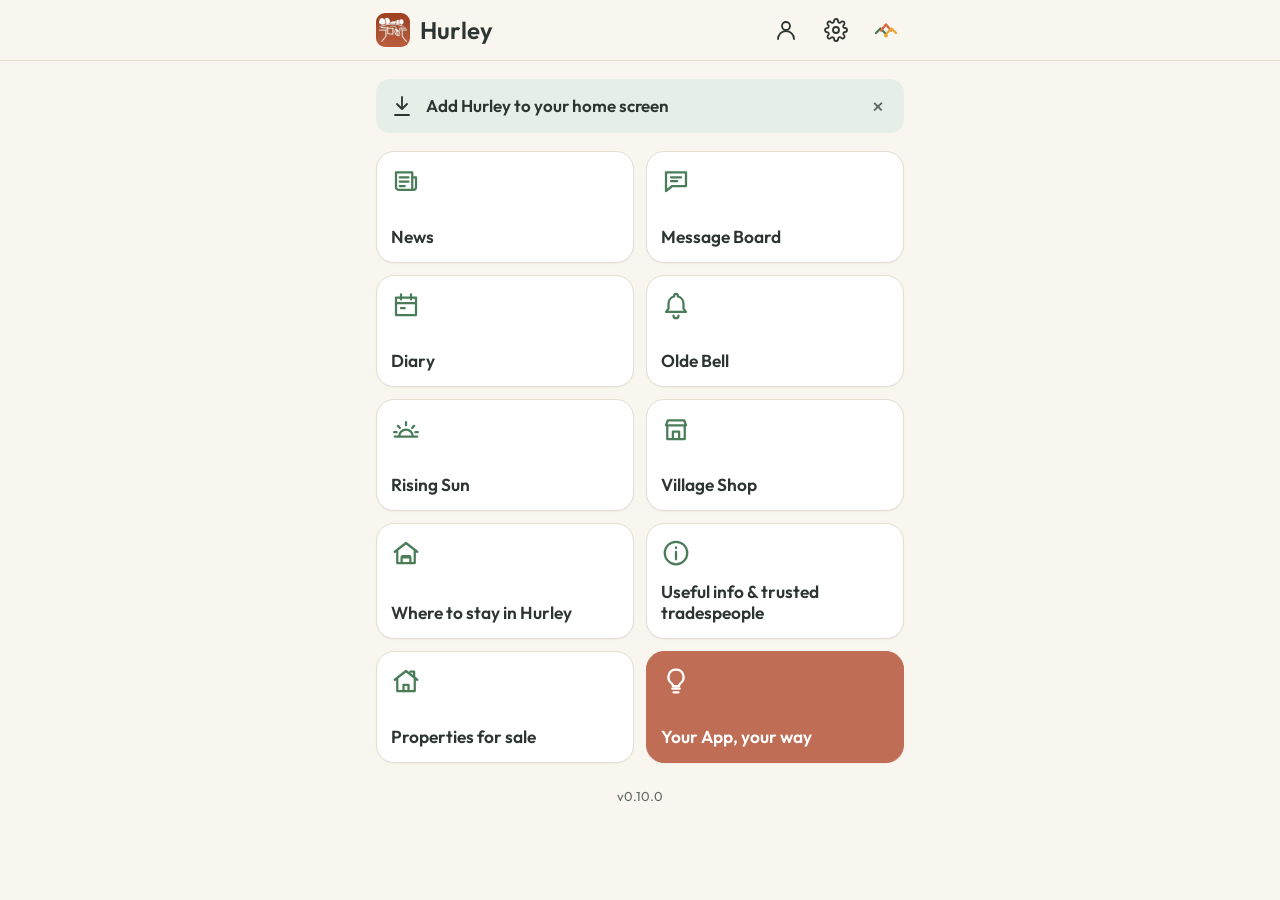
==== commit 8e7f6df2: "Hurley v0.10.0: Properties for sale, same as Willian - weekly Friday 7pm AI draft from estate agents" ====
--- a/index.html
+++ b/index.html
@@ -59,7 +59,8 @@
     await load('https://cdn.jsdelivr.net/npm/@supabase/supabase-js@2'); await load('js/db.js');
     if (!(await isAdmin())) return;
     const n = async t => (await sb.from(t).select('id', { count: 'exact', head: true }).eq('village', VILLAGE).eq('status', 'pending')).count || 0;
-    const total = (await Promise.all(['requests', 'posts', 'trades'].map(n))).reduce((a, b) => a + b, 0);
+    const drafts = (await sb.from('digests').select('id', { count: 'exact', head: true }).eq('village', VILLAGE).eq('status', 'draft')).count || 0;
+    const total = drafts + (await Promise.all(['requests', 'posts', 'trades'].map(n))).reduce((a, b) => a + b, 0);
     if (total) {
       const b = document.createElement('span'); b.className = 'badge'; b.textContent = total > 9 ? '9+' : total;
       document.getElementById('admin').appendChild(b);
--- a/css/app.css
+++ b/css/app.css
@@ -50,7 +50,7 @@
 .tile:active{transform:scale(.98)}
 .tile svg{width:30px;height:30px;color:var(--sage)}
 .tile b{font-size:1.02em;font-weight:600;line-height:1.2}
-.tile.yay{background:var(--yay);border-color:var(--yay);color:var(--on-yay);grid-column:1 / -1;flex-direction:row;align-items:center;justify-content:flex-start;gap:14px;min-height:76px}
+.tile.yay{background:var(--yay);border-color:var(--yay);color:var(--on-yay)}
 .tile.yay svg{color:var(--on-yay)}
 
 .banner{display:flex;align-items:center;gap:12px;padding:12px 14px;border-radius:14px;background:var(--sage-soft);color:var(--ink);text-decoration:none}
@@ -132,3 +132,11 @@
 form{scroll-margin-top:76px}
 
 .ib.admin .badge{position:absolute;top:2px;right:0;min-width:20px;height:20px;padding:0 5px;border-radius:999px;background:#D32F2F;color:#fff;font-size:12px;font-weight:700;line-height:20px;text-align:center}
+
+/* News */
+.news{gap:6px}
+.btn.danger{background:none;color:var(--terra-ink);border:1.5px solid var(--terra)}
+label.tick{display:flex;align-items:center;gap:10px;font-weight:500}
+label.tick input{width:22px;height:22px;accent-color:var(--sage)}
+.linkcard.ghostcard{background:var(--surface);color:var(--ink);border:1px solid var(--line)}
+.item a{font-weight:600;align-self:flex-start;margin-top:2px}
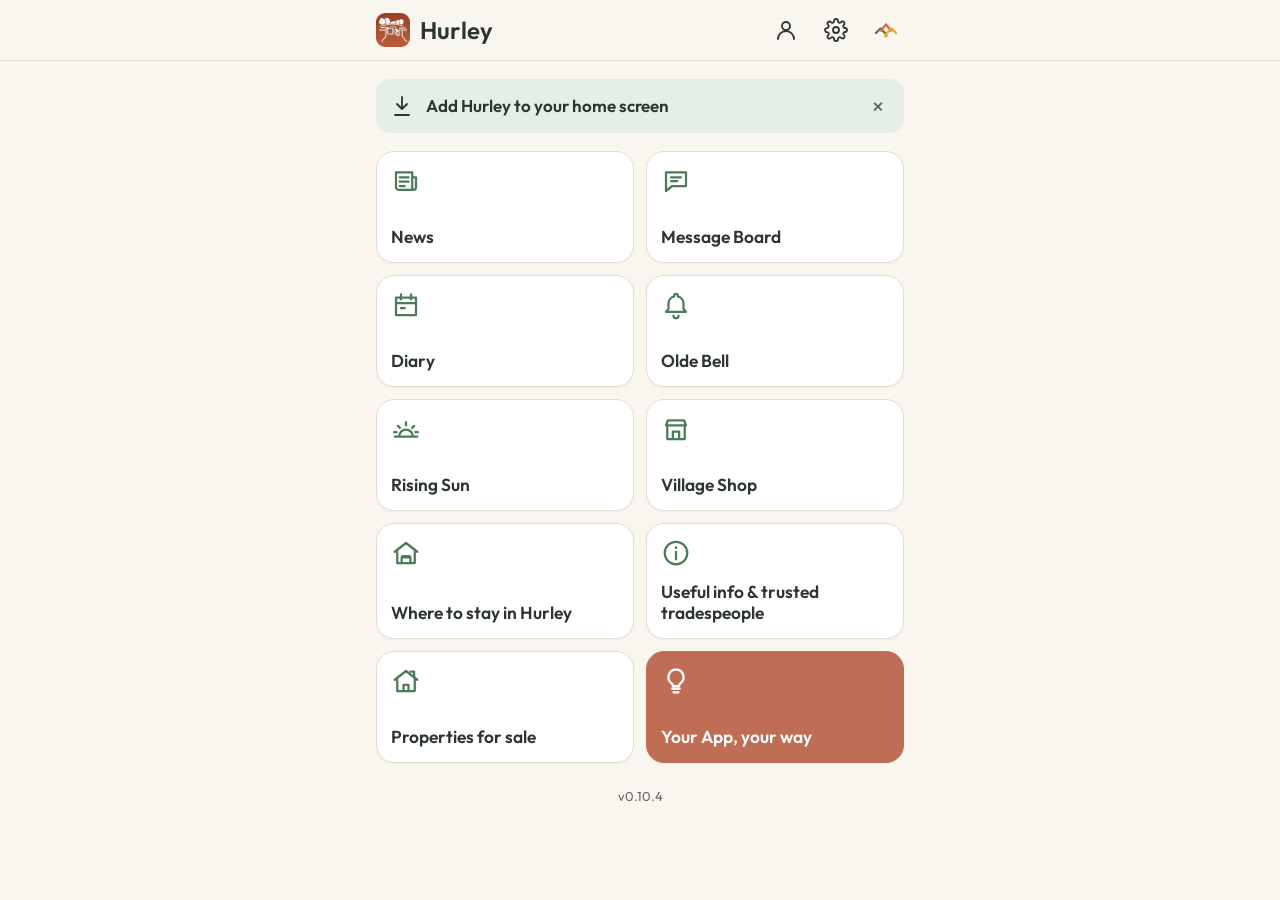
==== commit 72e02641: "Hurley: new-install alert (first open from the home screen) and an admin Members tab (name, group, n" ====
--- a/index.html
+++ b/index.html
@@ -49,6 +49,11 @@
   e.preventDefault(); document.getElementById('inst').hidden = true;
   try { localStorage.setItem('hurley.instHidden', '1'); } catch (err) {}
 };
+// Loads the database code on demand (villagers browsing the home screen never download it unless it is needed)
+let dbP; const loadDb = () => dbP || (dbP = (async () => {
+  const load = src => new Promise((ok, no) => { const s = document.createElement('script'); s.src = src; s.onload = ok; s.onerror = no; document.head.appendChild(s); });
+  await load('https://cdn.jsdelivr.net/npm/@supabase/supabase-js@2'); await load('js/db.js');
+})());
 // Admin only: red badge on "!" counting what's waiting (ideas, messages, tradespeople). Loads the database code
 // only when this phone is signed in as admin, so villagers never download it on the home screen.
 (async () => {
@@ -56,7 +61,7 @@
   if (!isAdm) return;
   const load = src => new Promise((ok, no) => { const s = document.createElement('script'); s.src = src; s.onload = ok; s.onerror = no; document.head.appendChild(s); });
   try {
-    await load('https://cdn.jsdelivr.net/npm/@supabase/supabase-js@2'); await load('js/db.js');
+    await loadDb();
     if (!(await isAdmin())) return;
     const n = async t => (await sb.from(t).select('id', { count: 'exact', head: true }).eq('village', VILLAGE).eq('status', 'pending')).count || 0;
     const drafts = (await sb.from('digests').select('id', { count: 'exact', head: true }).eq('village', VILLAGE).eq('status', 'draft')).count || 0;
@@ -69,6 +74,19 @@
     if (navigator.setAppBadge) { total ? navigator.setAppBadge(total) : navigator.clearAppBadge(); }
   } catch (e) {}
 })();
+// First time this phone opens the app from its home screen (an installed copy): record it once, so the admin gets an alert.
+(async () => {
+  const installed = matchMedia('(display-mode: standalone)').matches || navigator.standalone === true;
+  if (!installed) return;
+  try { if (localStorage.getItem('hurley.installSent') === '1') return; } catch (e) { return; }
+  try {
+    await loadDb();
+    const me = await ensureUser(), ua = navigator.userAgent;
+    const platform = /iPhone|iPad|iPod/.test(ua) ? 'ios' : /Android/.test(ua) ? 'android' : 'other';
+    const { error } = await sb.from('installs').upsert({ user_id: me.id, platform }, { onConflict: 'user_id', ignoreDuplicates: true });
+    if (!error) localStorage.setItem('hurley.installSent', '1');
+  } catch (e) {}
+})();
 if ('serviceWorker' in navigator) navigator.serviceWorker.register('sw.js').catch(() => {});
 </script>
 </body>
--- a/css/app.css
+++ b/css/app.css
@@ -133,6 +133,10 @@
 
 .ib.admin .badge{position:absolute;top:2px;right:0;min-width:20px;height:20px;padding:0 5px;border-radius:999px;background:#D32F2F;color:#fff;font-size:12px;font-weight:700;line-height:20px;text-align:center}
 
+/* Caravans for Sale: the italic 'get your van listed' line sits right under its button */
+.listus{margin-top:-8px;padding-left:6px}
+.listus a{font-weight:600}
+
 /* News */
 .news{gap:6px}
 .btn.danger{background:none;color:var(--terra-ink);border:1.5px solid var(--terra)}
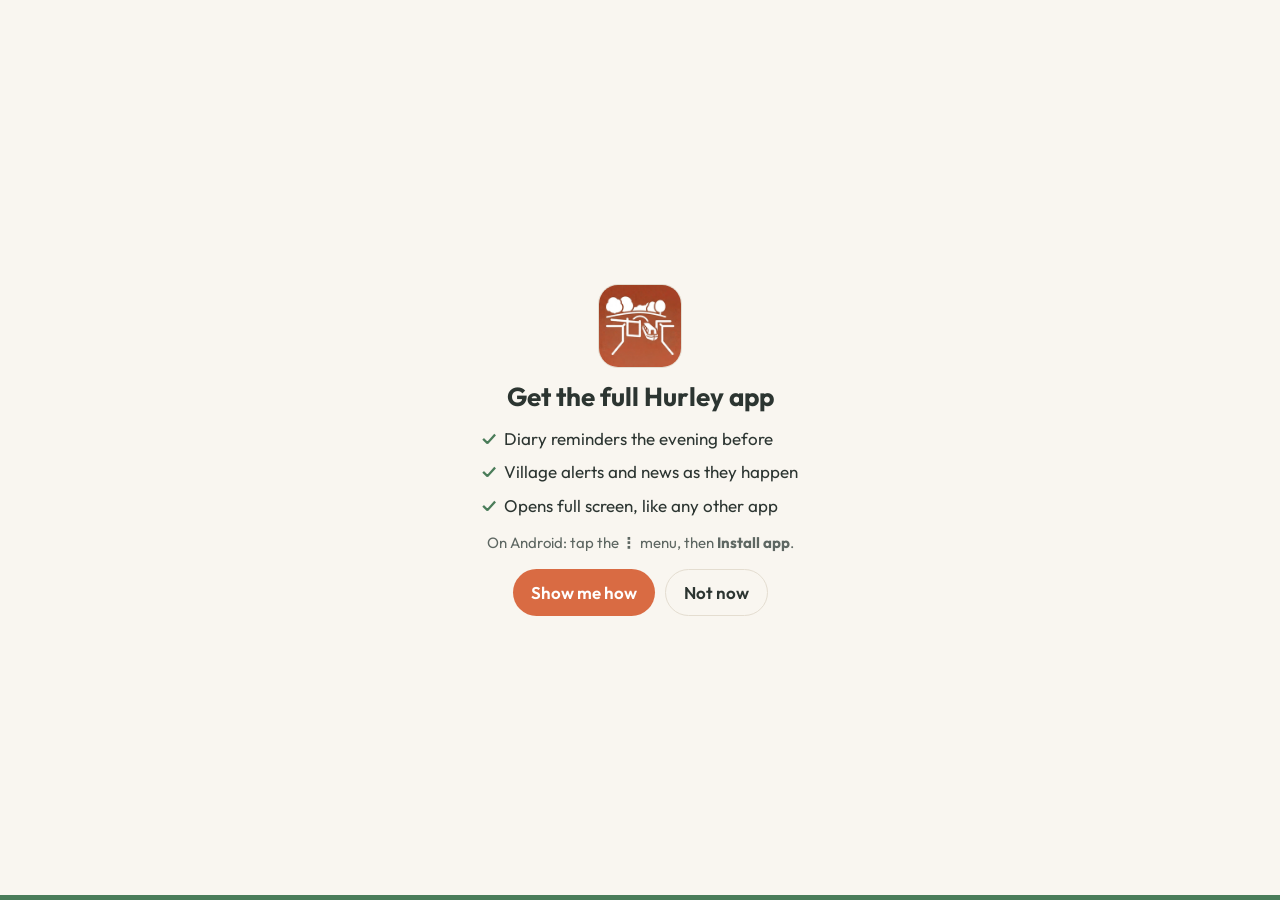
==== commit 19b2fd84: "Hurley: 4-second 'get the full app' splash for people using the app in a browser tab (what they miss" ====
--- a/index.html
+++ b/index.html
@@ -49,6 +49,37 @@
   e.preventDefault(); document.getElementById('inst').hidden = true;
   try { localStorage.setItem('hurley.instHidden', '1'); } catch (err) {}
 };
+// Install splash: people using Hurley in a normal browser tab (not from the home screen) get a 4-second "get the full app" screen
+// with what they would miss. Skipped for installed phones, the admin, and after 5 showings. Add ?splash=1 to the address to preview it.
+(function () {
+  const force = new URLSearchParams(location.search).has('splash');
+  if (standalone && !force) return;
+  try {
+    if (!force) {
+      if (localStorage.getItem('hurley.installSent') === '1' || localStorage.getItem('hurley.admin') === '1') return;
+      if (sessionStorage.getItem('hurley.splashShown') === '1') return;
+      const n = +localStorage.getItem('hurley.splashCount') || 0;
+      if (n >= 5) return;
+      localStorage.setItem('hurley.splashCount', String(n + 1));
+    }
+    sessionStorage.setItem('hurley.splashShown', '1');
+  } catch (e) {}
+  const ios = /iPhone|iPad|iPod/.test(navigator.userAgent) || (navigator.platform === 'MacIntel' && navigator.maxTouchPoints > 1);
+  const how = ios ? 'On iPhone: tap <b>Share</b>, then <b>Add to Home Screen</b>.' : 'On Android: tap the <b>&#8942;</b> menu, then <b>Install app</b>.';
+  const el = document.createElement('div');
+  el.id = 'splash'; el.setAttribute('role', 'dialog'); el.setAttribute('aria-label', 'Get the full Hurley app');
+  el.innerHTML = '<img src="icons/icon-192.png" alt="" width="84" height="84">'
+    + '<h2>Get the full Hurley app</h2>'
+    + '<ul><li>Diary reminders the evening before</li><li>Village alerts and news as they happen</li><li>Opens full screen, like any other app</li></ul>'
+    + '<p class="how">' + how + '</p>'
+    + '<div class="btns"><a class="btn terra" href="install.html" id="splashgo">Show me how</a><button class="btn ghost" id="splashx">Not now</button></div>'
+    + '<div class="timer"><i></i></div>';
+  document.body.appendChild(el);
+  let t = setTimeout(close, 4000);
+  function close() { clearTimeout(t); el.classList.add('out'); setTimeout(() => el.remove(), 350); }
+  document.getElementById('splashx').onclick = close;
+  document.getElementById('splashgo').onclick = () => clearTimeout(t);
+})();
 // Loads the database code on demand (villagers browsing the home screen never download it unless it is needed)
 let dbP; const loadDb = () => dbP || (dbP = (async () => {
   const load = src => new Promise((ok, no) => { const s = document.createElement('script'); s.src = src; s.onload = ok; s.onerror = no; document.head.appendChild(s); });
--- a/css/app.css
+++ b/css/app.css
@@ -144,3 +144,16 @@
 label.tick input{width:22px;height:22px;accent-color:var(--sage)}
 .linkcard.ghostcard{background:var(--surface);color:var(--ink);border:1px solid var(--line)}
 .item a{font-weight:600;align-self:flex-start;margin-top:2px}
+
+/* Install splash: shown for ~4 seconds to people using the app in a browser tab (see index.html) */
+#splash{position:fixed;inset:0;z-index:100;background:var(--cream);display:flex;flex-direction:column;align-items:center;justify-content:center;gap:14px;padding:24px;text-align:center;transition:opacity .35s}
+#splash.out{opacity:0;pointer-events:none}
+#splash img{border-radius:20px;border:1px solid var(--line)}
+#splash h2{font-size:26px;line-height:1.15}
+#splash ul{list-style:none;padding:0;margin:0;display:flex;flex-direction:column;gap:8px;max-width:320px;text-align:left}
+#splash li::before{content:"\2713 ";color:var(--sage);font-weight:700;margin-right:8px}
+#splash .how{color:var(--muted);font-size:15px;margin:0;max-width:320px}
+#splash .btns{justify-content:center}
+#splash .timer{position:absolute;left:0;right:0;bottom:0;height:5px;background:var(--line)}
+#splash .timer i{display:block;height:100%;width:0;background:var(--sage);animation:splashbar 4s linear forwards}
+@keyframes splashbar{to{width:100%}}
